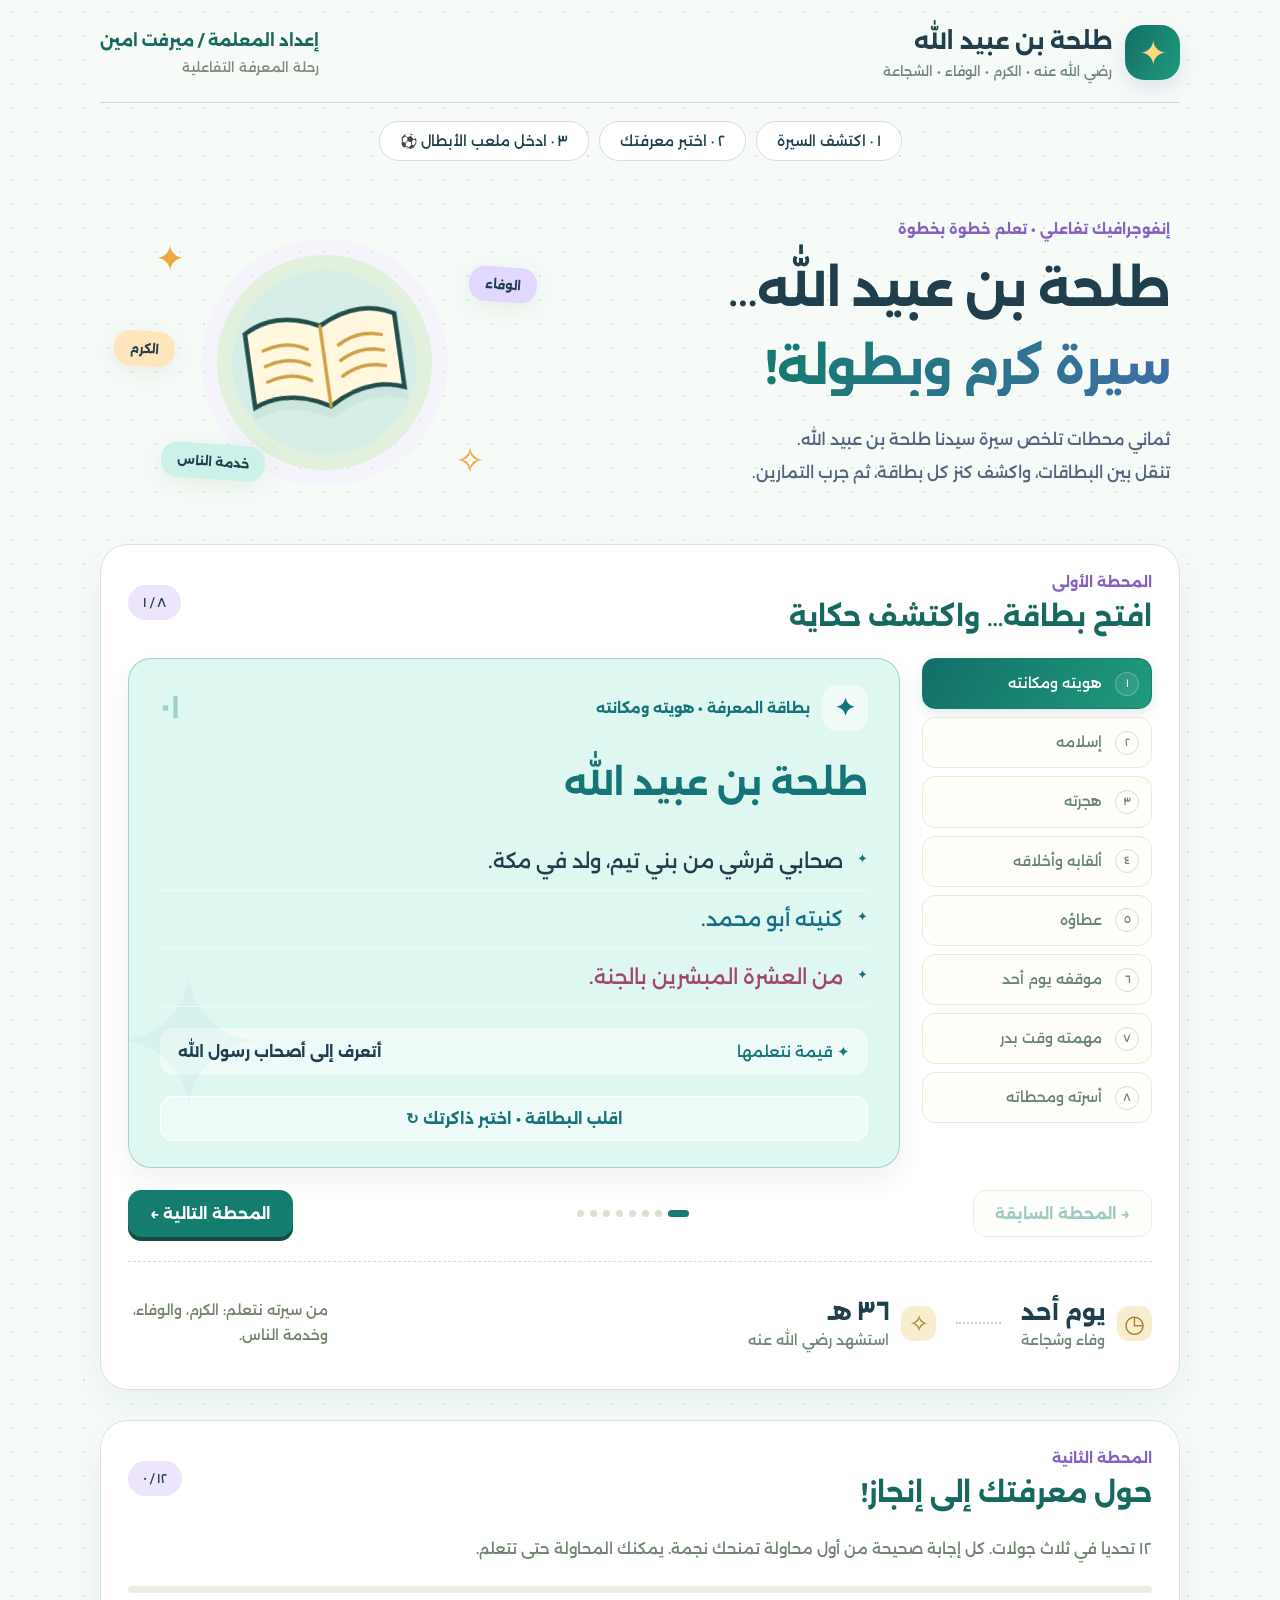
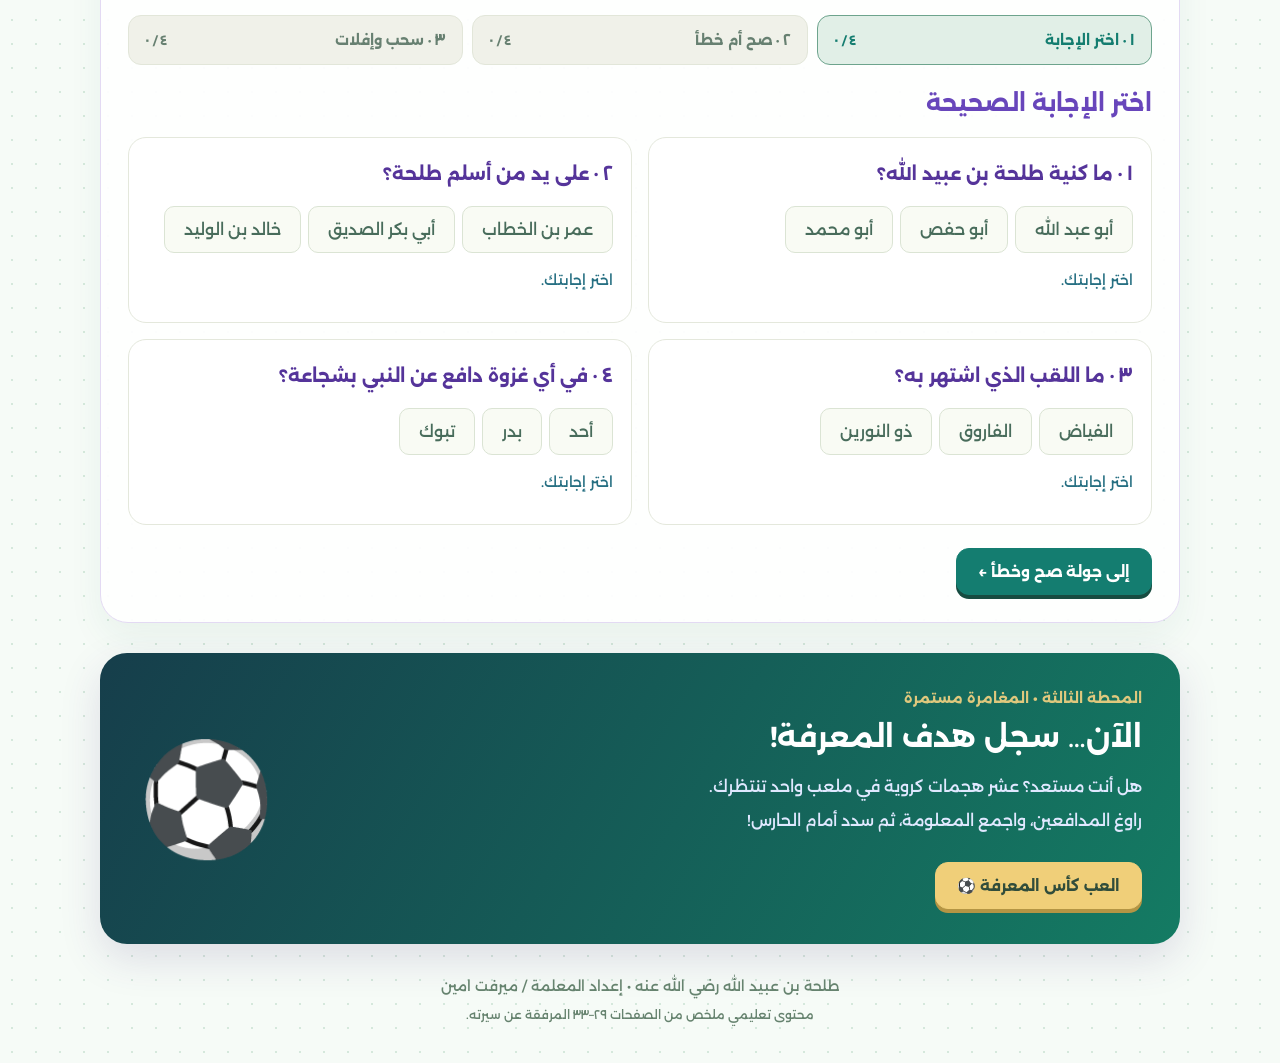
==== index.html @ f68428eb "Add Talha infographic and knowledge football cup" ====
<!DOCTYPE html><html lang="ar" dir="rtl"><head><meta charset="UTF-8"><meta name="viewport" content="width=device-width,initial-scale=1"><meta name="theme-color" content="#fffaf1"><meta name="description" content="إنفوجرافيك تفاعلي لسيرة طلحة بن عبيد الله: بطاقات المعرفة وتمارين اختيار وصح وخطأ وسحب وإفلات، إعداد المعلمة ميرفت امين."><title>طلحة بن عبيد الله | رحلة المعرفة</title><link rel="stylesheet" href="styles.css?v=cup1"></head><body>
<div class="page"><header class="header"><a class="identity" href="#learn"><span class="logo" aria-hidden="true">✦</span><span><strong>طلحة بن عبيد الله</strong><small>رضي الله عنه • الكرم • الوفاء • الشجاعة</small></span></a><div class="teacher">إعداد المعلمة / ميرفت امين<span>رحلة المعرفة التفاعلية</span></div></header>
<nav class="nav" aria-label="أقسام الرحلة"><a href="#learn">١ · اكتشف السيرة</a><a href="#practice">٢ · اختبر معرفتك</a><a href="#game">٣ · ادخل ملعب الأبطال ⚽</a></nav>
<section class="intro" id="learn"><div><span class="eyebrow">إنفوجرافيك تفاعلي • تعلم خطوة بخطوة</span><h1>طلحة بن عبيد الله…<br><em>سيرة كرم وبطولة!</em></h1><p>ثماني محطات تلخص سيرة سيدنا طلحة بن عبيد الله.<br>تنقل بين البطاقات، واكشف كنز كل بطاقة، ثم جرب التمارين.</p></div><div class="hero-art" aria-hidden="true"><div class="art-ring"></div><span class="art-star one">✦</span><span class="art-star two">✧</span><div class="book"><svg viewBox="0 0 160 120"><path d="M80 29Q43 10 13 27v66q32-13 67 8 35-21 67-8V27q-30-17-67 2Z" fill="#fff8de" stroke="#214e4a" stroke-width="4"/><path d="M80 29v72M27 44q22-7 39 4M27 58q22-7 39 4M27 72q22-7 39 4M94 48q19-11 39-4M94 62q19-11 39-4M94 76q19-11 39-4" fill="none" stroke="#cf9f43" stroke-width="3" stroke-linecap="round"/></svg></div><span class="art-chip chip-one">الوفاء</span><span class="art-chip chip-two">الكرم</span><span class="art-chip chip-three">خدمة الناس</span></div></section>
<section class="learning" aria-label="بطاقات المعرفة"><div class="section-title"><div><span class="eyebrow">المحطة الأولى</span><h2>افتح بطاقة… واكتشف حكاية</h2></div><span class="count" id="card-counter">١ / ٨</span></div><div class="learn-layout"><aside class="steps" id="steps" aria-label="محطات السيرة"></aside><article class="flashcard" id="flashcard"><div class="card-top"><span class="card-icon" id="card-icon" aria-hidden="true"></span><span id="card-kicker"></span><span class="card-number" id="card-number"></span></div><div id="card-front"><h3 id="card-title" tabindex="-1"></h3><ul id="card-points"></ul><div class="takeaway"><span>✦ قيمة نتعلمها</span><strong id="card-value"></strong></div></div><div id="card-back" hidden><span class="recall-tag">توقف وفكر</span><h3 id="recall-question"></h3><p id="recall-answer" hidden></p><button class="reveal-btn" id="reveal">اكشف الإجابة ✦</button></div><button id="flip" class="flip-btn" aria-pressed="false">اقلب البطاقة • اختبر ذاكرتك ↻</button></article></div><div class="card-controls"><button id="prev" class="secondary" disabled>→ المحطة السابقة</button><div class="dots" id="dots" aria-hidden="true"></div><button id="next-card" class="primary">المحطة التالية ←</button></div><div class="timeline"><div><span class="time-icon">◷</span><span><strong>يوم أحد</strong><small>وفاء وشجاعة</small></span></div><span class="timeline-line"></span><div><span class="time-icon">✧</span><span><strong>٣٦ هـ</strong><small>استشهد رضي الله عنه</small></span></div><p>من سيرته نتعلم: الكرم، والوفاء، وخدمة الناس.</p></div></section>
<section id="practice" class="practice"><div class="section-title"><div><span class="eyebrow">المحطة الثانية</span><h2>حول معرفتك إلى إنجاز!</h2></div><span class="count" id="exercise-count">٠ / ١٢</span></div><p class="section-note">١٢ تحديا في ثلاث جولات. كل إجابة صحيحة من أول محاولة تمنحك نجمة. يمكنك المحاولة حتى تتعلم.</p><div class="exercise-progress" role="progressbar" aria-label="التمارين المكتملة" aria-valuemin="0" aria-valuemax="12" aria-valuenow="0" id="exercise-progress"><span id="exercise-fill"></span></div>
<div class="exercise-tabs" role="tablist" aria-label="نوع التمارين"><button role="tab" id="tab-choice" aria-selected="true" aria-controls="panel-choice" data-tab="choice">١ · اختر الإجابة<span>٠ / ٤</span></button><button role="tab" id="tab-truth" aria-selected="false" aria-controls="panel-truth" data-tab="truth">٢ · صح أم خطأ<span>٠ / ٤</span></button><button role="tab" id="tab-match" aria-selected="false" aria-controls="panel-match" data-tab="match">٣ · سحب وإفلات<span>٠ / ٤</span></button></div>
<div class="exercise-panel" role="tabpanel" id="panel-choice" aria-labelledby="tab-choice"><h3>اختر الإجابة الصحيحة</h3><div id="choice-list" class="quiz-list"></div><button class="primary round-next" data-open="truth">إلى جولة صح وخطأ ←</button></div>
<div class="exercise-panel" role="tabpanel" id="panel-truth" aria-labelledby="tab-truth" hidden><h3>ميز العبارة الصحيحة</h3><div id="truth-list" class="quiz-list"></div><button class="primary round-next" data-open="match">إلى جولة السحب والإفلات ←</button></div>
<div class="exercise-panel" role="tabpanel" id="panel-match" aria-labelledby="tab-match" hidden><h3>صل العمل بنتيجته</h3><p class="section-note">اسحب كل بطاقة إلى مكانها الصحيح. على الهاتف أو بلوحة المفاتيح: اضغط البطاقة ثم اضغط المكان المناسب.</p><div class="match-layout"><div><h4>بطاقات الأعمال</h4><div id="drag-bank"></div></div><div><h4>أماكن النتائج</h4><div id="drop-bank"></div></div></div><p id="drag-status" role="status" aria-live="polite">اختر بطاقة لتبدأ.</p><button id="show-result" class="primary">اعرض إنجازي ✦</button></div>
<div id="completion" class="completion" hidden aria-live="polite"><span class="medal" aria-hidden="true">🏅</span><h3 id="result-heading" tabindex="-1"></h3><p id="result-message"></p><div class="result-stats"><div><strong id="result-stars"></strong><span>نجوم المحاولة الأولى</span></div><div><strong>١٢ / ١٢</strong><span>تحديات مكتملة</span></div></div><button id="reset-exercises" class="secondary">أعيد التمارين ↻</button><a class="primary" href="#game">حان وقت كأس المعرفة ⚽</a></div></section>
<section id="game" class="game-cta"><div><span class="eyebrow">المحطة الثالثة • المغامرة مستمرة</span><h2>الآن… سجل هدف المعرفة!</h2><p>هل أنت مستعد؟ عشر هجمات كروية في ملعب واحد تنتظرك.<br>راوغ المدافعين، واجمع المعلومة، ثم سدد أمام الحارس!</p><a class="primary" href="game.html?v=cup1" target="_blank" rel="noopener">العب كأس المعرفة ⚽</a></div><span class="big-fish" aria-hidden="true">⚽</span></section><footer>طلحة بن عبيد الله رضي الله عنه • إعداد المعلمة / ميرفت امين<br><small>محتوى تعليمي ملخص من الصفحات ٢٩–٣٣ المرفقة عن سيرته.</small></footer></div><script src="content.js"></script><script src="app.js"></script></body></html>
---- styles.css ----
@font-face{font-family:Alexandria;src:url('Alexandria-500.ttf');font-weight:400 500;font-display:swap}@font-face{font-family:Alexandria;src:url('Alexandria-700.ttf');font-weight:600 900;font-display:swap}
:root{--ink:#234d4b;--green:#206b5b;--paper:#fffaf1;--gold:#e6b24d;--line:#e5e5d5}*{box-sizing:border-box}html{scroll-behavior:smooth;scroll-padding-top:20px}body{margin:0;background:var(--paper);color:var(--ink);font-family:Alexandria,sans-serif;background-image:radial-gradient(#dcdec8 1px,transparent 1px);background-size:24px 24px}button,a,input{font:inherit}button{cursor:pointer}button:disabled{cursor:default}button:focus-visible,a:focus-visible{outline:3px solid #db8e27;outline-offset:5px}[hidden]{display:none!important}a{color:inherit;text-decoration:none}.page{max-width:1140px;margin:auto;padding:25px 30px}.header{display:flex;justify-content:space-between;align-items:center;gap:20px;background:var(--paper);padding:0 0 22px;border-bottom:1px solid #d6dece}.identity{display:flex;align-items:center;gap:13px}.logo{display:grid;place-items:center;background:var(--green);color:#ffd979;width:55px;height:55px;border-radius:19px;font-size:34px}.identity strong{font-size:23px}.identity small{display:block;font-size:11px;margin-top:8px;color:#6f8780}.teacher{font-size:13px;font-weight:700}.teacher span{display:block;font-size:10px;font-weight:500;color:#7b8b80;margin-top:9px}.nav{display:flex;gap:10px;justify-content:center;padding:18px 0}.nav a{font-size:11px;padding:10px 20px;border:1px solid #d9e1d2;background:#fffdf6;border-radius:25px}.nav a:hover{background:#dff2e6}.intro{display:grid;grid-template-columns:1.4fr 1fr;gap:30px;align-items:center;padding:32px 10px 38px}.eyebrow{font-size:11px;color:#55816c;font-weight:700}.intro h1{font-size:clamp(32px,4.3vw,49px);line-height:1.6;margin:12px 0 13px;letter-spacing:-1px}.intro h1 em{font-style:normal;color:var(--green)}.intro p,.game-cta p{font-size:12px;color:#6b8174;line-height:2.1}.hero-art{height:258px;position:relative;display:grid;place-items:center}.art-ring{width:215px;height:215px;border-radius:50%;background:#edf0cd;border:15px solid #f6efcd;box-shadow:0 0 0 1px #e6e5c3}.book{position:absolute;width:180px;transform:rotate(-8deg);filter:drop-shadow(0 10px 0 #728d6f15)}.art-star{position:absolute;color:var(--gold);font-size:36px}.one{top:3px;left:45px}.two{bottom:9px;right:54px}.art-chip{position:absolute;border-radius:16px;padding:10px 16px;background:white;box-shadow:0 5px 24px #2b563016;font-size:12px;font-weight:700;transform:rotate(4deg)}.chip-one{right:2px;top:34px;background:#d7efe6}.chip-two{left:4px;top:98px;background:#ffe3a6}.chip-three{left:51px;bottom:12px;background:#e4def6}
.learning,.practice{padding:27px;background:#fffdf8;border:1px solid var(--line);border-radius:28px;box-shadow:0 10px 40px #26492608}.section-title{display:flex;justify-content:space-between;align-items:center;gap:10px;margin-bottom:25px}.section-title h2{font-size:23px;margin:9px 0 0}.count{font-size:12px;border-radius:24px;background:#eef2e6;padding:10px 15px;white-space:nowrap;direction:ltr}.learn-layout{display:grid;grid-template-columns:230px 1fr;gap:22px}.steps{display:flex;flex-direction:column;gap:8px}.step{display:flex;align-items:center;gap:13px;text-align:right;width:100%;border:1px solid #e6eadc;border-radius:13px;background:#fffdf8;color:#668375;padding:12px;font-size:11px}.step span{border:1px solid #d5decd;border-radius:50%;height:24px;width:24px;display:grid;place-items:center;font-size:10px}.step[aria-current=true]{background:var(--green);color:white;border-color:var(--green);box-shadow:0 4px 12px #206b5b25}.step[aria-current=true] span{background:#ffffff15;border-color:#ffffff40}.flashcard{--accent:#28705f;--bg:#e0f1e6;background:var(--bg);border:1px solid color-mix(in srgb,var(--accent),transparent 70%);border-radius:23px;padding:26px 31px;min-height:470px;position:relative;overflow:hidden;display:flex;flex-direction:column}.flashcard:before{content:'✦';position:absolute;left:-20px;bottom:30px;font-size:190px;line-height:1;color:var(--accent);opacity:.035;pointer-events:none}.card-top{display:flex;align-items:center;gap:12px;color:var(--accent);font-size:10px;font-weight:700}.card-icon{width:46px;height:46px;display:grid;place-items:center;border-radius:15px;background:#ffffff88;font-size:24px}.card-number{margin-right:auto;font-size:28px;opacity:.3}.flashcard h3{font-size:27px;color:var(--accent);line-height:1.8;margin:20px 0 19px}.flashcard ul{list-style:none;margin:0;padding:0}.flashcard li{font-size:15px;line-height:2.1;padding:8px 25px 8px 0;position:relative;border-bottom:1px solid #ffffff90}.flashcard li:before{content:'✦';position:absolute;right:0;color:var(--accent);font-size:13px;top:12px}.takeaway{margin:21px 0;background:#ffffff85;border-radius:14px;padding:14px 18px;display:flex;justify-content:space-between;align-items:center;gap:13px}.takeaway span{font-size:10px;color:var(--accent)}.takeaway strong{font-size:12px}.flip-btn{margin-top:auto;border:1px solid #ffffff;background:#ffffff75;color:var(--accent);border-radius:12px;padding:12px;font-size:11px;font-weight:700;width:100%}#card-back{padding:20px 0;min-height:330px}.recall-tag{font-size:11px;background:#ffffff80;padding:8px 13px;border-radius:20px;color:var(--accent)}#recall-answer{background:#ffffff90;border-radius:16px;padding:19px;line-height:2;font-size:15px}.reveal-btn{border:0;background:var(--accent);color:white;padding:13px 20px;border-radius:13px;font-size:12px}.card-controls{display:flex;align-items:center;justify-content:space-between;gap:15px;margin-top:22px}.primary,.secondary{display:inline-block;padding:13px 21px;border-radius:13px;font-weight:700;font-size:12px;text-align:center}.primary{background:var(--green);color:white;border:1px solid var(--green);box-shadow:0 4px 0 #174c41}.primary:hover{background:#2e826b}.secondary{background:#fffdf8;color:var(--green);border:1px solid #cbd8c6}.secondary:disabled{opacity:.4}.dots{display:flex;gap:6px}.dots i{width:7px;height:7px;background:#d8e1cf;border-radius:50%}.dots i.on{background:var(--green);width:21px;border-radius:5px}.timeline{display:flex;align-items:center;gap:20px;padding:22px 0 0;margin-top:24px;border-top:1px dashed #d3decc}.timeline>div{display:flex;gap:12px;align-items:center}.time-icon{display:grid;place-items:center;width:35px;height:35px;background:#f9edd0;color:#a47c2a;border-radius:12px;font-size:24px}.timeline strong{font-size:17px}.timeline small{display:block;font-size:9px;color:#6f8775;margin-top:5px}.timeline-line{width:45px;border-top:2px dotted #c5d0b7}.timeline p{font-size:10px;line-height:1.8;color:#71836b;margin-right:auto;max-width:200px}
.practice{margin-top:30px}.section-note{font-size:11px;color:#718470;line-height:2}.exercise-progress{height:7px;background:#eaf0e1;border-radius:6px;margin:22px 0}.exercise-progress span{display:block;height:100%;width:0;border-radius:6px;background:var(--green);transition:width .4s}.exercise-tabs{display:grid;grid-template-columns:repeat(3,1fr);gap:9px}.exercise-tabs button{display:flex;justify-content:space-between;align-items:center;padding:15px 16px;background:#f0f1e9;border:1px solid #e2e6d9;border-radius:13px;color:#678071;font-size:12px;font-weight:700}.exercise-tabs button[aria-selected=true]{background:#e1efe7;border-color:#6da48d;color:var(--green)}.exercise-tabs span{font-size:9px;direction:ltr}.exercise-panel{padding-top:24px}.exercise-panel h3{font-size:18px;margin:0 0 20px}.quiz-list{display:grid;grid-template-columns:1fr 1fr;gap:16px}.quiz{background:#fff;border:1px solid #e4e8dc;border-radius:18px;padding:18px}.quiz h4{margin:0 0 14px;font-size:12px;line-height:2}.answers{display:flex;flex-wrap:wrap;gap:7px}.answer{border:1px solid #dbe4d4;background:#f9fbf4;border-radius:10px;color:#486c5b;padding:10px 12px;font-size:11px}.answer.correct{border-color:#57a38a;background:#d7f0e3;color:#135d45}.answer.wrong{border-color:#dfa080;background:#ffefdc;color:#9c4b2d}.answer:disabled{cursor:default}.quiz.done{border-color:#87bda3}.quiz-feedback{font-size:10px;line-height:1.9;color:#728977;min-height:38px;margin:13px 0 0}.quiz.done .quiz-feedback{color:#226b50}.round-next{margin-top:23px}.match-layout{display:grid;grid-template-columns:1fr 1.2fr;gap:23px}.match-layout h4{font-size:12px;color:#567362}.drag-card{width:100%;display:block;margin:0 0 12px;border:1px solid #d9d1ea;border-radius:14px;background:#efeafa;color:#65568d;padding:18px;font-size:12px;font-weight:700;text-align:right;touch-action:pan-y}.drag-card.selected{background:#ded4f5;border:2px solid #7757ae;padding:17px}.drag-card:disabled{opacity:.45}.drop{width:100%;min-height:74px;text-align:right;border:2px dashed #bacfb9;border-radius:14px;background:#f7faf1;padding:15px 17px;display:block;margin:0 0 12px;color:#52765b;font-size:12px}.drop small{display:block;margin-top:8px;color:#7e9380;font-size:9px}.drop.over{border-color:#7a5caa;background:#eee8f8}.drop.matched{border:2px solid #73ac8a;background:#e0f2e5}.drop.matched small{color:#1c6b48;font-weight:700}#drag-status{font-size:11px;line-height:2;min-height:28px;color:#677e67}.completion{text-align:center;background:#f8f0d7;border:1px solid #e4c775;border-radius:21px;padding:28px;margin-top:26px}.medal{font-size:47px}.completion h3{font-size:23px}.completion p{font-size:12px;line-height:2;color:#6b7451}.completion .primary,.completion .secondary{margin:5px}.result-stats{display:flex;justify-content:center;gap:25px;margin:24px}.result-stats strong{display:block;font-size:25px;color:#926e23;direction:ltr}.result-stats span{font-size:10px;display:block;margin-top:10px}.game-cta{display:flex;justify-content:space-between;align-items:center;margin-top:30px;background:#214e46;color:white;border-radius:27px;padding:35px 38px;overflow:hidden}.game-cta .eyebrow{color:#dfc87d}.game-cta h2{font-size:29px;margin:12px 0}.game-cta p{color:#c1d8c5;margin-bottom:24px}.game-cta .primary{background:#f0cf79;color:#314d3b;border-color:#f0cf79;box-shadow:0 4px 0 #b49544}.big-fish{font-size:110px;transform:rotate(-10deg)}footer{text-align:center;padding:28px 0 10px;font-size:11px;color:#66836f;line-height:2}footer small{font-size:9px}
@media(max-width:760px){.page{padding:19px 14px}.header{gap:12px}.identity strong{font-size:16px}.identity small{font-size:9px}.logo{height:43px;width:43px;font-size:27px}.teacher{font-size:10px;line-height:1.9;max-width:145px}.teacher span{font-size:8px;margin-top:4px}.nav{gap:6px;justify-content:space-between}.nav a{font-size:9px;padding:9px 10px}.intro{grid-template-columns:1fr;gap:0;padding:20px 4px 25px}.intro h1{font-size:34px}.hero-art{height:220px;max-width:350px;width:100%;margin:auto}.art-ring{width:185px;height:185px}.book{width:155px}.learning,.practice{padding:19px 14px;border-radius:21px}.section-title h2{font-size:18px;line-height:1.8}.eyebrow{font-size:9px}.count{font-size:10px;padding:9px 11px}.learn-layout{grid-template-columns:1fr;gap:15px}.steps{display:grid;grid-template-columns:repeat(2,1fr);gap:7px}.step{padding:9px;font-size:9px;gap:8px}.step span{width:20px;height:20px;flex-shrink:0}.flashcard{padding:21px 18px;min-height:440px}.flashcard h3{font-size:23px}.flashcard li{font-size:13px;line-height:2}.takeaway{gap:9px;padding:13px}.takeaway strong{font-size:10px}.card-controls{gap:8px}.card-controls button{padding:12px 10px;font-size:9px}.dots{gap:4px}.dots i{height:5px;width:5px}.dots i.on{width:12px}.timeline{gap:10px;flex-wrap:wrap}.timeline p{max-width:none;width:100%;margin-bottom:0}.timeline-line{width:30px}.exercise-tabs{gap:6px}.exercise-tabs button{padding:11px 6px;font-size:9px;gap:8px;flex-direction:column}.quiz-list{grid-template-columns:1fr}.match-layout{grid-template-columns:1fr 1fr;gap:10px}.drag-card{font-size:10px;padding:16px 10px;line-height:1.9;min-height:86px}.drag-card.selected{padding:15px 9px}.drop{font-size:10px;padding:12px 9px;min-height:86px;line-height:1.8}.drop small{font-size:8px}.game-cta{padding:25px 21px;gap:8px}.game-cta h2{font-size:22px;line-height:1.8}.game-cta p{font-size:11px}.big-fish{font-size:48px}.result-stats{gap:18px;margin:23px 0}.completion{padding:22px 12px}.completion h3{font-size:20px}}
.count,.exercise-tabs span,.result-stats strong{unicode-bidi:bidi-override;direction:ltr}
@media(prefers-reduced-motion:reduce){html{scroll-behavior:auto}*{transition:none!important}}

/* Ali's jewel-colour identity */
:root{--ink:#283756;--green:#6846bb;--paper:#f7f4ff;--gold:#eea943;--line:#e3daf3}body{background-image:radial-gradient(#d8cbea 1px,transparent 1px),radial-gradient(ellipse at top right,#cdf5ee88,transparent 60%)}.header{border-color:#d8ccec}.logo{background:linear-gradient(135deg,#6846bb,#338e9a);box-shadow:0 8px 20px #6846bb25}.nav a{background:#fff;border-color:#e1d7ed}.intro{padding-top:40px}.intro p,.eyebrow{color:#53657f}.art-ring{background:#d8f4ef;border-color:#eee4ff;box-shadow:0 0 0 16px #f3e9fd66}.chip-one{background:#e2d8ff}.chip-two{background:#ffe5bb}.chip-three{background:#ccf1e8}.learning,.practice{background:#ffffffee;box-shadow:0 15px 40px #6550a512}.flashcard{box-shadow:0 12px 28px #4f376512}.flashcard h3{font-size:32px}.flashcard li{font-size:17px;line-height:2.1}.step[aria-current=true]{background:linear-gradient(120deg,#6744b8,#855bdd)}.game-cta{background:linear-gradient(115deg,#49317e,#286d83);box-shadow:0 15px 40px #49317e25}.game-cta p{color:#e0e8ff}.count{background:#ede5fc}.intro h1 em{background:linear-gradient(90deg,#6846bb,#157c8b);background-clip:text;color:transparent}.flashcard{animation:cardEnter .32s ease-out}@keyframes cardEnter{from{opacity:.6;transform:translateY(8px)}to{opacity:1;transform:none}}@media(max-width:760px){.flashcard h3{font-size:25px}.flashcard li{font-size:14px}.identity strong{font-size:15px}}@media(prefers-reduced-motion:reduce){*{animation:none!important}}
/* Larger, colourful reading type */
.teacher{font-size:16px;color:#6846bb}.teacher span,.identity small{font-size:13px}.nav a{font-size:14px}.intro p,.game-cta p{font-size:16px;line-height:2.1}.eyebrow{font-size:14px;color:#8760c6}.section-title h2{font-size:27px;color:#55349a}.step{font-size:14px;line-height:1.8}.flashcard h3{font-size:35px}.flashcard li{font-size:20px;line-height:2.05}.flashcard li:nth-child(2){color:#146f89}.flashcard li:nth-child(3){color:#a34771}.card-top{font-size:14px}.takeaway span,.takeaway strong{font-size:15px}.flip-btn,.primary,.secondary{font-size:15px}.section-note{font-size:15px;line-height:2}.quiz h4{font-size:18px;line-height:2;color:#55349a}.answer{font-size:16px;padding:13px 19px}.quiz-feedback{font-size:14px;line-height:2;color:#266f82}.exercise-tabs button{font-size:14px}.exercise-tabs span{font-size:12px}.exercise-panel h3{font-size:23px;color:#6846bb}.drag-card,.drop{font-size:16px;line-height:1.9}.drop small{font-size:12px}.match-layout h4{font-size:17px}#drag-status{font-size:14px}.timeline strong{font-size:23px}.timeline small,.timeline p{font-size:14px}.completion p{font-size:16px}footer{font-size:14px}footer small{font-size:12px}
@media(max-width:760px){.identity strong{font-size:17px}.identity small{font-size:10px}.teacher{font-size:12px}.teacher span{font-size:10px}.nav{flex-wrap:wrap;justify-content:center}.nav a{font-size:11px;padding:10px 12px}.intro p,.game-cta p{font-size:14px}.eyebrow{font-size:12px}.section-title h2{font-size:22px}.step{font-size:11px}.flashcard h3{font-size:28px}.flashcard li{font-size:17px;line-height:2.1}.card-top{font-size:11px}.takeaway{flex-wrap:wrap}.takeaway span,.takeaway strong{font-size:12px}.flip-btn,.primary,.secondary{font-size:13px}.card-controls{flex-wrap:wrap;justify-content:space-between}.card-controls button{font-size:11px}.section-note{font-size:13px}.quiz h4{font-size:16px}.answer{font-size:14px;padding:12px 17px}.quiz-feedback{font-size:13px}.exercise-tabs button{font-size:11px}.drag-card,.drop{font-size:13px}.drop small{font-size:10px}.match-layout h4{font-size:14px}#drag-status{font-size:13px}.timeline small,.timeline p{font-size:12px}.completion p{font-size:14px}footer{font-size:12px}footer small{font-size:10px}}

:root{--green:#147d70;--paper:#f6fbf7;--ink:#203e4c}.logo,.step[aria-current=true]{background:linear-gradient(120deg,#126e68,#209b7c)}.intro h1 em{background:linear-gradient(90deg,#157a70,#3e6fa6);background-clip:text;color:transparent}.game-cta{background:linear-gradient(120deg,#163e4b,#147b63)}.section-title h2{color:#15695e}.hero-art .art-ring{border-color:#e2f0de;background:#d6eee7}.big-fish{transform:none}.teacher{color:#16695e}.learning,.practice{box-shadow:0 15px 35px #1b684810}body{background-image:radial-gradient(#d5e8dc 1px,transparent 1px)}
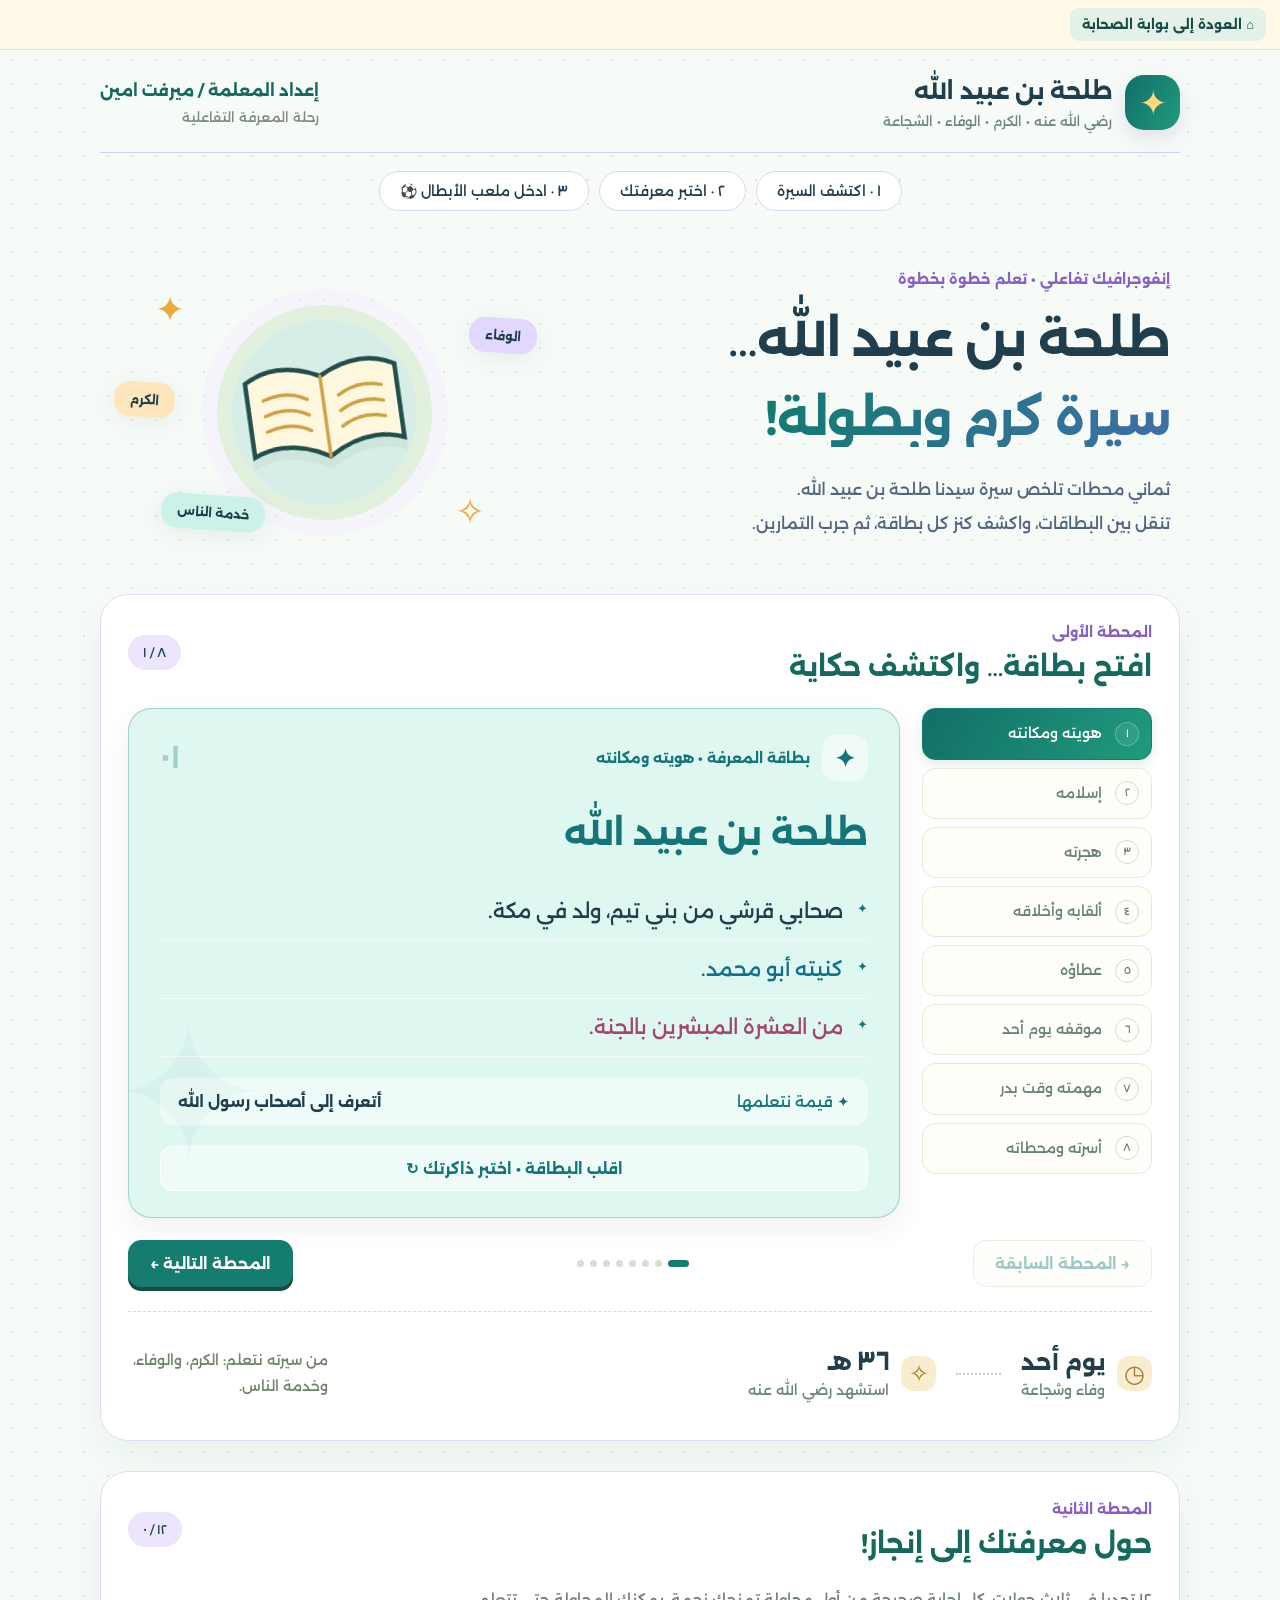
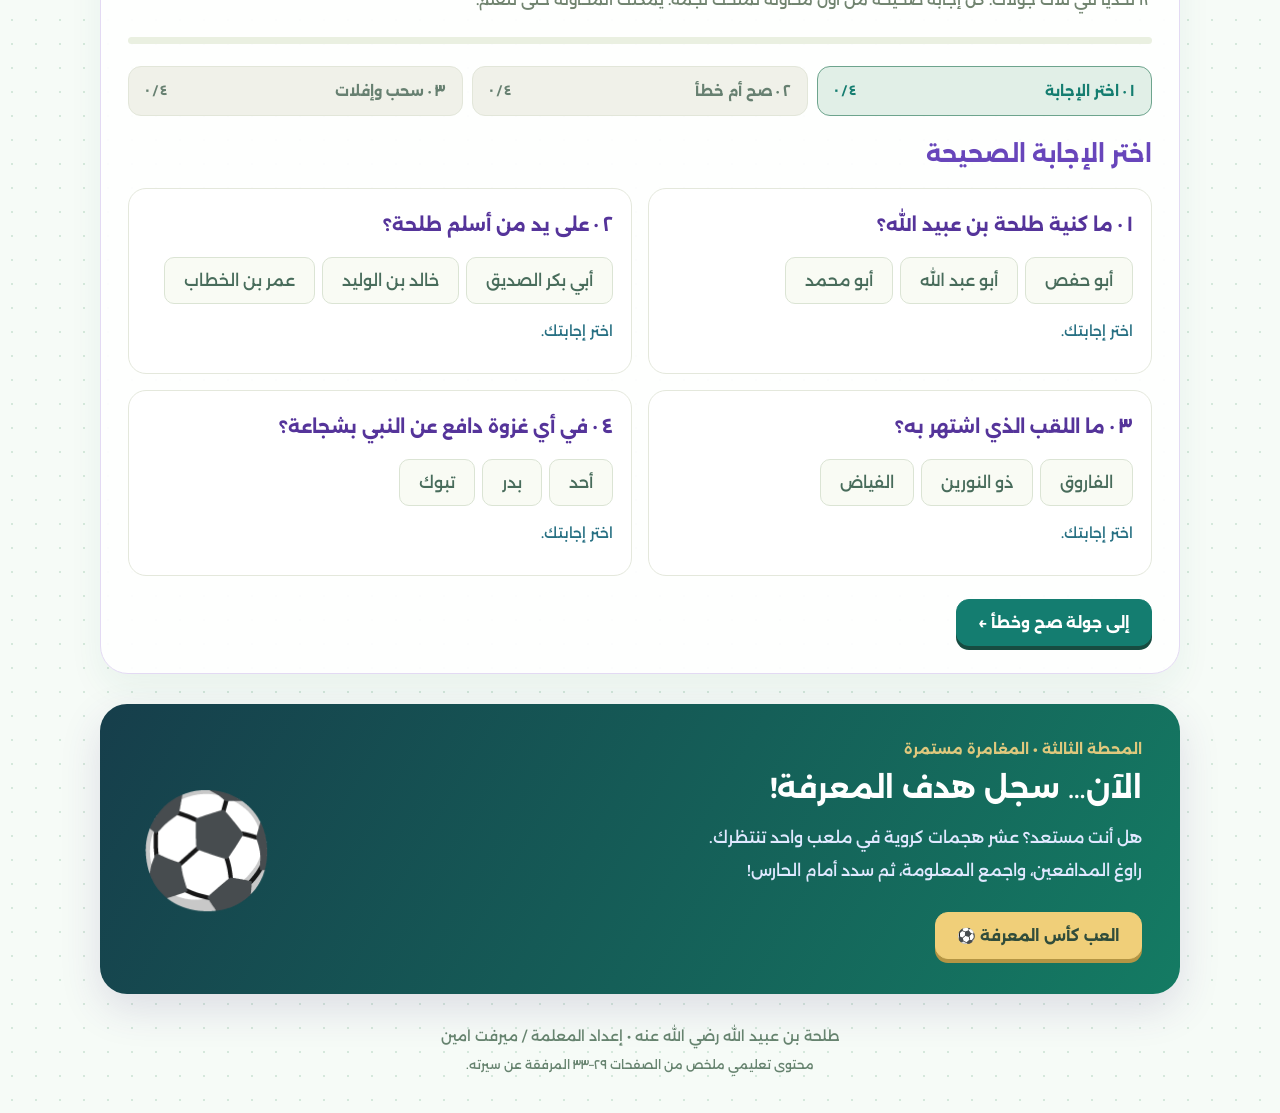
==== commit 43cdcb93: "Add return link to the Sahaba learning portal" ====
--- a/index.html
+++ b/index.html
@@ -1,4 +1,8 @@
 <!DOCTYPE html><html lang="ar" dir="rtl"><head><meta charset="UTF-8"><meta name="viewport" content="width=device-width,initial-scale=1"><meta name="theme-color" content="#fffaf1"><meta name="description" content="إنفوجرافيك تفاعلي لسيرة طلحة بن عبيد الله: بطاقات المعرفة وتمارين اختيار وصح وخطأ وسحب وإفلات، إعداد المعلمة ميرفت امين."><title>طلحة بن عبيد الله | رحلة المعرفة</title><link rel="stylesheet" href="styles.css?v=cup1"></head><body>
+<!-- sahaba-portal-navigation -->
+<nav aria-label="العودة إلى بوابة الصحابة" style="direction:rtl;box-sizing:border-box;width:100%;padding:8px 14px;text-align:right;background:#fff9e8;color:#174b47;border-bottom:1px solid #e9dfc4;font-family:Alexandria,Arial,sans-serif;font-size:13px;line-height:1.8;position:relative;z-index:2"><a href="https://mrsmervet.github.io/sahaba-learning-portal/" style="display:inline-flex;align-items:center;gap:8px;padding:5px 12px;border-radius:9px;background:#e4f1e8;color:#174b47;text-decoration:none;font-weight:700">⌂ العودة إلى بوابة الصحابة</a></nav>
+<!-- /sahaba-portal-navigation -->
+
 <div class="page"><header class="header"><a class="identity" href="#learn"><span class="logo" aria-hidden="true">✦</span><span><strong>طلحة بن عبيد الله</strong><small>رضي الله عنه • الكرم • الوفاء • الشجاعة</small></span></a><div class="teacher">إعداد المعلمة / ميرفت امين<span>رحلة المعرفة التفاعلية</span></div></header>
 <nav class="nav" aria-label="أقسام الرحلة"><a href="#learn">١ · اكتشف السيرة</a><a href="#practice">٢ · اختبر معرفتك</a><a href="#game">٣ · ادخل ملعب الأبطال ⚽</a></nav>
 <section class="intro" id="learn"><div><span class="eyebrow">إنفوجرافيك تفاعلي • تعلم خطوة بخطوة</span><h1>طلحة بن عبيد الله…<br><em>سيرة كرم وبطولة!</em></h1><p>ثماني محطات تلخص سيرة سيدنا طلحة بن عبيد الله.<br>تنقل بين البطاقات، واكشف كنز كل بطاقة، ثم جرب التمارين.</p></div><div class="hero-art" aria-hidden="true"><div class="art-ring"></div><span class="art-star one">✦</span><span class="art-star two">✧</span><div class="book"><svg viewBox="0 0 160 120"><path d="M80 29Q43 10 13 27v66q32-13 67 8 35-21 67-8V27q-30-17-67 2Z" fill="#fff8de" stroke="#214e4a" stroke-width="4"/><path d="M80 29v72M27 44q22-7 39 4M27 58q22-7 39 4M27 72q22-7 39 4M94 48q19-11 39-4M94 62q19-11 39-4M94 76q19-11 39-4" fill="none" stroke="#cf9f43" stroke-width="3" stroke-linecap="round"/></svg></div><span class="art-chip chip-one">الوفاء</span><span class="art-chip chip-two">الكرم</span><span class="art-chip chip-three">خدمة الناس</span></div></section>
@@ -11,3 +15,4 @@
 <div id="completion" class="completion" hidden aria-live="polite"><span class="medal" aria-hidden="true">🏅</span><h3 id="result-heading" tabindex="-1"></h3><p id="result-message"></p><div class="result-stats"><div><strong id="result-stars"></strong><span>نجوم المحاولة الأولى</span></div><div><strong>١٢ / ١٢</strong><span>تحديات مكتملة</span></div></div><button id="reset-exercises" class="secondary">أعيد التمارين ↻</button><a class="primary" href="#game">حان وقت كأس المعرفة ⚽</a></div></section>
 <section id="game" class="game-cta"><div><span class="eyebrow">المحطة الثالثة • المغامرة مستمرة</span><h2>الآن… سجل هدف المعرفة!</h2><p>هل أنت مستعد؟ عشر هجمات كروية في ملعب واحد تنتظرك.<br>راوغ المدافعين، واجمع المعلومة، ثم سدد أمام الحارس!</p><a class="primary" href="game.html?v=cup1" target="_blank" rel="noopener">العب كأس المعرفة ⚽</a></div><span class="big-fish" aria-hidden="true">⚽</span></section><footer>طلحة بن عبيد الله رضي الله عنه • إعداد المعلمة / ميرفت امين<br><small>محتوى تعليمي ملخص من الصفحات ٢٩–٣٣ المرفقة عن سيرته.</small></footer></div><script src="content.js"></script><script src="app.js"></script></body></html>
 
+
